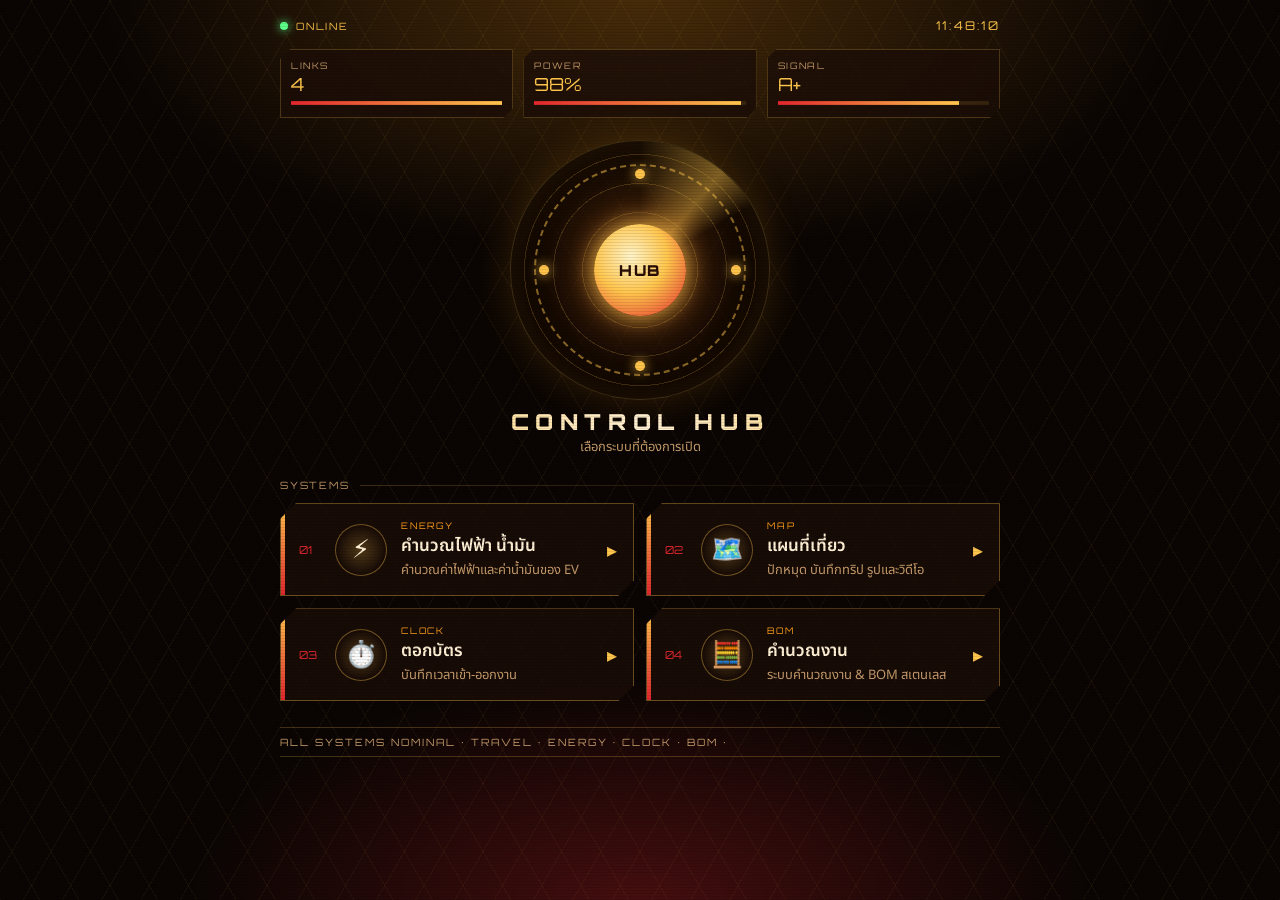
==== hub.html @ b4373a55 "Keep hub tiles still and make every link tappable - Remove press/hover movement and the sliding shin" ====
<!doctype html>
<html lang="th">
<head>
  <meta charset="utf-8">
  <meta name="viewport" content="width=device-width, initial-scale=1, viewport-fit=cover">
  <meta name="apple-mobile-web-app-capable" content="yes">
  <meta name="theme-color" content="#0a0503">
  <title>HUB</title>
  <link rel="preconnect" href="https://fonts.googleapis.com">
  <link rel="preconnect" href="https://fonts.gstatic.com" crossorigin>
  <link href="https://fonts.googleapis.com/css2?family=Orbitron:wght@500;700;900&family=Noto+Sans+Thai:wght@400;500;600&display=swap" rel="stylesheet">
  <style>
    :root {
      --bg: #0a0503;
      --panel: rgba(28, 13, 7, 0.78);
      --gold: #ffc64d;
      --gold-2: #ff9f1c;
      --gold-soft: rgba(255, 198, 77, 0.22);
      --red: #e0262d;
      --text: #fff1d6;
      --muted: #c49a6a;
    }
    * { box-sizing: border-box; }
    html, body { margin: 0; min-height: 100%; background: var(--bg); color: var(--text); }
    body {
      font-family: "Noto Sans Thai", system-ui, sans-serif;
      padding: max(18px, env(safe-area-inset-top)) 16px max(28px, env(safe-area-inset-bottom));
      overflow-x: hidden;
      background:
        radial-gradient(ellipse 60% 40% at 50% 0%, rgba(255, 159, 28, 0.25), transparent 70%),
        radial-gradient(ellipse 50% 35% at 50% 100%, rgba(224, 38, 45, 0.28), transparent 70%),
        repeating-linear-gradient(60deg, rgba(255, 198, 77, 0.05) 0 1px, transparent 1px 34px),
        repeating-linear-gradient(-60deg, rgba(255, 198, 77, 0.05) 0 1px, transparent 1px 34px),
        var(--bg);
      min-height: 100vh;
    }
    /* scanlines ทั่วหน้า */
    body::after {
      content: ""; position: fixed; inset: 0; pointer-events: none; z-index: 5;
      background: repeating-linear-gradient(0deg, rgba(0,0,0,0.18) 0 1px, transparent 1px 3px);
      opacity: 0.5;
    }
    .frame { position: relative; z-index: 1; max-width: 720px; margin: 0 auto; }
    .mono { font-family: Orbitron, sans-serif; letter-spacing: 0.18em; }

    /* ---- top bar ---- */
    .top { display: flex; justify-content: space-between; align-items: center; font-size: 10px; color: var(--muted); }
    .status { display: flex; align-items: center; gap: 8px; color: var(--gold); }
    .status i { width: 8px; height: 8px; border-radius: 50%; background: #5dff8a; box-shadow: 0 0 10px #5dff8a; animation: blink 1.6s steps(2) infinite; }
    @keyframes blink { 50% { opacity: 0.2; } }
    #clock { color: var(--gold); font-size: 12px; }

    /* ---- gauges ---- */
    .gauges { display: grid; grid-template-columns: repeat(3, 1fr); gap: 10px; margin: 16px 0 4px; }
    .gauge {
      padding: 10px 10px 12px; background: var(--panel);
      border: 1px solid var(--gold-soft); clip-path: polygon(10px 0, 100% 0, 100% calc(100% - 10px), calc(100% - 10px) 100%, 0 100%, 0 10px);
    }
    .gauge .k { font-size: 9px; color: var(--muted); }
    .gauge .v { font-family: Orbitron, sans-serif; font-size: 18px; color: var(--gold); margin: 2px 0 6px; }
    .bar { height: 4px; background: rgba(255, 198, 77, 0.12); overflow: hidden; }
    .bar span { display: block; height: 100%; width: 0; background: linear-gradient(90deg, var(--red), var(--gold)); animation: fill 1.4s ease-out forwards; }
    @keyframes fill { to { width: var(--w); } }

    /* ---- radar + reactor ---- */
    .core-wrap { position: relative; width: 260px; height: 260px; margin: 22px auto 4px; pointer-events: none; }
    .radar {
      position: absolute; inset: 0; border-radius: 50%;
      background:
        repeating-radial-gradient(circle at 50% 50%, transparent 0 28px, rgba(255, 198, 77, 0.18) 28px 29px),
        radial-gradient(circle, rgba(255, 159, 28, 0.12), rgba(10, 5, 3, 0.9) 70%);
      border: 1px solid var(--gold-soft);
      box-shadow: 0 0 40px rgba(255, 159, 28, 0.18), inset 0 0 40px rgba(255, 159, 28, 0.12);
      overflow: hidden;
    }
    .sweep {
      position: absolute; inset: 0; border-radius: 50%;
      background: conic-gradient(from 0deg, rgba(255, 198, 77, 0) 0deg, rgba(255, 198, 77, 0.45) 40deg, rgba(255, 198, 77, 0) 60deg);
      animation: spin 4s linear infinite;
    }
    .blip {
      position: absolute; width: 10px; height: 10px; margin: -5px 0 0 -5px; border-radius: 50%;
      left: calc(50% + var(--x) * 1px); top: calc(50% + var(--y) * 1px);
      background: var(--gold); box-shadow: 0 0 12px var(--gold);
      animation: ping 2.4s ease-out infinite; animation-delay: var(--d);
    }
    @keyframes ping { 0% { transform: scale(1); opacity: 1; } 70%, 100% { transform: scale(2.6); opacity: 0; } }
    .core {
      position: absolute; left: 50%; top: 50%; width: 92px; height: 92px; margin: -46px 0 0 -46px; border-radius: 50%;
      background: radial-gradient(circle at 40% 35%, #fff4c8, var(--gold) 45%, var(--red) 100%);
      box-shadow: 0 0 26px var(--gold), 0 0 70px rgba(255, 90, 30, 0.45);
      display: flex; align-items: center; justify-content: center;
      font-family: Orbitron, sans-serif; font-weight: 900; font-size: 15px; color: #2a0d05; letter-spacing: 0.1em;
      animation: pulse 2.4s ease-in-out infinite;
    }
    .ring { position: absolute; inset: 24px; border-radius: 50%; border: 2px dashed rgba(255, 198, 77, 0.5); animation: spin 22s linear infinite; }
    @keyframes spin { to { transform: rotate(360deg); } }
    @keyframes pulse { 50% { box-shadow: 0 0 40px var(--gold), 0 0 100px rgba(255, 90, 30, 0.6); } }

    h1 { font-family: Orbitron, sans-serif; font-weight: 900; text-align: center; letter-spacing: 0.3em; margin: 8px 0 2px; font-size: 22px; background: linear-gradient(90deg, var(--gold), #fff1d6, var(--gold)); -webkit-background-clip: text; background-clip: text; color: transparent; }
    .sub { text-align: center; color: var(--muted); font-size: 13px; margin: 0 0 22px; }

    /* ---- link tiles ---- */
    .label-row { display: flex; align-items: center; gap: 10px; font-size: 10px; color: var(--muted); margin: 6px 0 12px; }
    .label-row::after { content: ""; flex: 1; height: 1px; background: linear-gradient(90deg, var(--gold-soft), transparent); }
    .grid { display: grid; grid-template-columns: 1fr; gap: 12px; }
    @media (min-width: 560px) { .grid { grid-template-columns: 1fr 1fr; } }
    .tile {
      position: relative; display: flex; gap: 14px; align-items: center; overflow: hidden;
      min-height: 80px; padding: 16px 16px 16px 18px; color: inherit; text-decoration: none;
      cursor: pointer; touch-action: manipulation; user-select: none; -webkit-user-select: none;
      background: var(--panel); border: 1px solid rgba(255, 198, 77, 0.35);
      clip-path: polygon(16px 0, 100% 0, 100% calc(100% - 16px), calc(100% - 16px) 100%, 0 100%, 0 16px);
      transition: box-shadow .2s, border-color .2s;
      -webkit-tap-highlight-color: transparent;
    }
    .tile::before { content: ""; position: absolute; left: 0; top: 0; bottom: 0; width: 4px; background: linear-gradient(var(--gold), var(--red)); }
    .tile > * { pointer-events: none; }
    .tile:hover, .tile:focus-visible { border-color: var(--gold); box-shadow: 0 0 26px rgba(255, 159, 28, 0.35); outline: none; }
    .num { font-family: Orbitron, sans-serif; font-size: 11px; color: var(--red); min-width: 22px; }
    .icon {
      flex: 0 0 52px; height: 52px; display: flex; align-items: center; justify-content: center; font-size: 26px;
      background: radial-gradient(circle, rgba(255, 198, 77, 0.25), transparent 70%); border: 1px solid rgba(255, 198, 77, 0.4); border-radius: 50%;
    }
    .info { min-width: 0; flex: 1; }
    .tag { font-family: Orbitron, sans-serif; font-size: 9px; letter-spacing: 0.2em; color: var(--gold-2); }
    .title { font-weight: 600; font-size: 17px; margin: 2px 0; }
    .desc { color: var(--muted); font-size: 13px; line-height: 1.4; }
    .arrow { font-family: Orbitron, sans-serif; color: var(--gold); font-size: 20px; }
    .empty { color: var(--muted); font-size: 14px; text-align: center; padding: 24px; border: 1px dashed var(--gold-soft); }

    /* ---- ticker ---- */
    .ticker { pointer-events: none; margin-top: 26px; overflow: hidden; white-space: nowrap; border-top: 1px solid var(--gold-soft); border-bottom: 1px solid var(--gold-soft); padding: 8px 0; font-family: Orbitron, sans-serif; font-size: 10px; color: var(--muted); letter-spacing: 0.2em; }
    @media (prefers-reduced-motion: reduce) { *, *::before, *::after { animation: none !important; } }
  </style>
</head>
<body>
  <main class="frame">
    <div class="top mono">
      <span class="status"><i></i>ONLINE</span>
      <span id="clock">--:--:--</span>
    </div>

    <div class="gauges">
      <div class="gauge"><div class="k mono">LINKS</div><div class="v" id="g-links">0</div><div class="bar"><span style="--w: 100%"></span></div></div>
      <div class="gauge"><div class="k mono">POWER</div><div class="v">98%</div><div class="bar"><span style="--w: 98%"></span></div></div>
      <div class="gauge"><div class="k mono">SIGNAL</div><div class="v">A+</div><div class="bar"><span style="--w: 86%"></span></div></div>
    </div>

    <div class="core-wrap" aria-hidden="true">
      <div class="radar"><div class="sweep"></div></div>
      <div class="ring"></div>
      <div id="blips"></div>
      <div class="core">HUB</div>
    </div>

    <h1>CONTROL HUB</h1>
    <p class="sub">เลือกระบบที่ต้องการเปิด</p>

    <div class="label-row mono">SYSTEMS</div>
    <div id="grid" class="grid"></div>

    <div class="ticker mono"><span id="ticker">ALL SYSTEMS NOMINAL · TRAVEL · ENERGY · CLOCK · BOM ·</span></div>
  </main>

  <script src="links.js"></script>
  <script>
    (function () {
      var grid = document.getElementById('grid');
      var blips = document.getElementById('blips');
      var links = Array.isArray(window.HUB_LINKS) ? window.HUB_LINKS : [];
      document.getElementById('g-links').textContent = String(links.length);

      if (!links.length) {
        var empty = document.createElement('div');
        empty.className = 'empty';
        empty.textContent = 'ยังไม่มีลิงก์ — เพิ่มได้ในไฟล์ links.js';
        grid.appendChild(empty);
      }

      links.forEach(function (l, i) {
        // จุดบนเรดาร์ กระจายตามจำนวนลิงก์
        var angle = (i / Math.max(links.length, 1)) * Math.PI * 2 - Math.PI / 2;
        var r = 96;
        var b = document.createElement('div');
        b.className = 'blip';
        b.style.setProperty('--x', Math.round(Math.cos(angle) * r));
        b.style.setProperty('--y', Math.round(Math.sin(angle) * r));
        b.style.setProperty('--d', (i * 0.5) + 's');
        blips.appendChild(b);

        var url = String(l.url || '#');
        var a = document.createElement('a');
        a.className = 'tile';
        // รับเฉพาะลิงก์ http(s) หรือ path ในเว็บเดียวกัน
        a.href = /^(https?:\/\/|[\w\-./]+$)/.test(url) ? url : '#';
        if (/^https?:\/\//.test(url)) { a.target = '_blank'; a.rel = 'noopener'; }

        var num = document.createElement('div'); num.className = 'num'; num.textContent = String(i + 1).padStart(2, '0');
        var icon = document.createElement('div'); icon.className = 'icon'; icon.textContent = l.icon || '◎';
        var info = document.createElement('div'); info.className = 'info';
        var tag = document.createElement('div'); tag.className = 'tag'; tag.textContent = l.tag || 'LINK';
        var title = document.createElement('div'); title.className = 'title'; title.textContent = l.title || 'ไม่มีชื่อ';
        var desc = document.createElement('div'); desc.className = 'desc'; desc.textContent = l.desc || '';
        info.appendChild(tag); info.appendChild(title); info.appendChild(desc);
        var arrow = document.createElement('div'); arrow.className = 'arrow'; arrow.textContent = '▸';

        a.appendChild(num); a.appendChild(icon); a.appendChild(info); a.appendChild(arrow);
        grid.appendChild(a);
      });

      var clock = document.getElementById('clock');
      function tick() {
        try {
          clock.textContent = new Date().toLocaleTimeString('th-TH', { timeZone: 'Asia/Bangkok', hour12: false });
        } catch (e) { /* ไม่ต้องแสดงเวลาก็ได้ */ }
      }
      tick();
      setInterval(tick, 1000);
    })();
  </script>
</body>
</html>
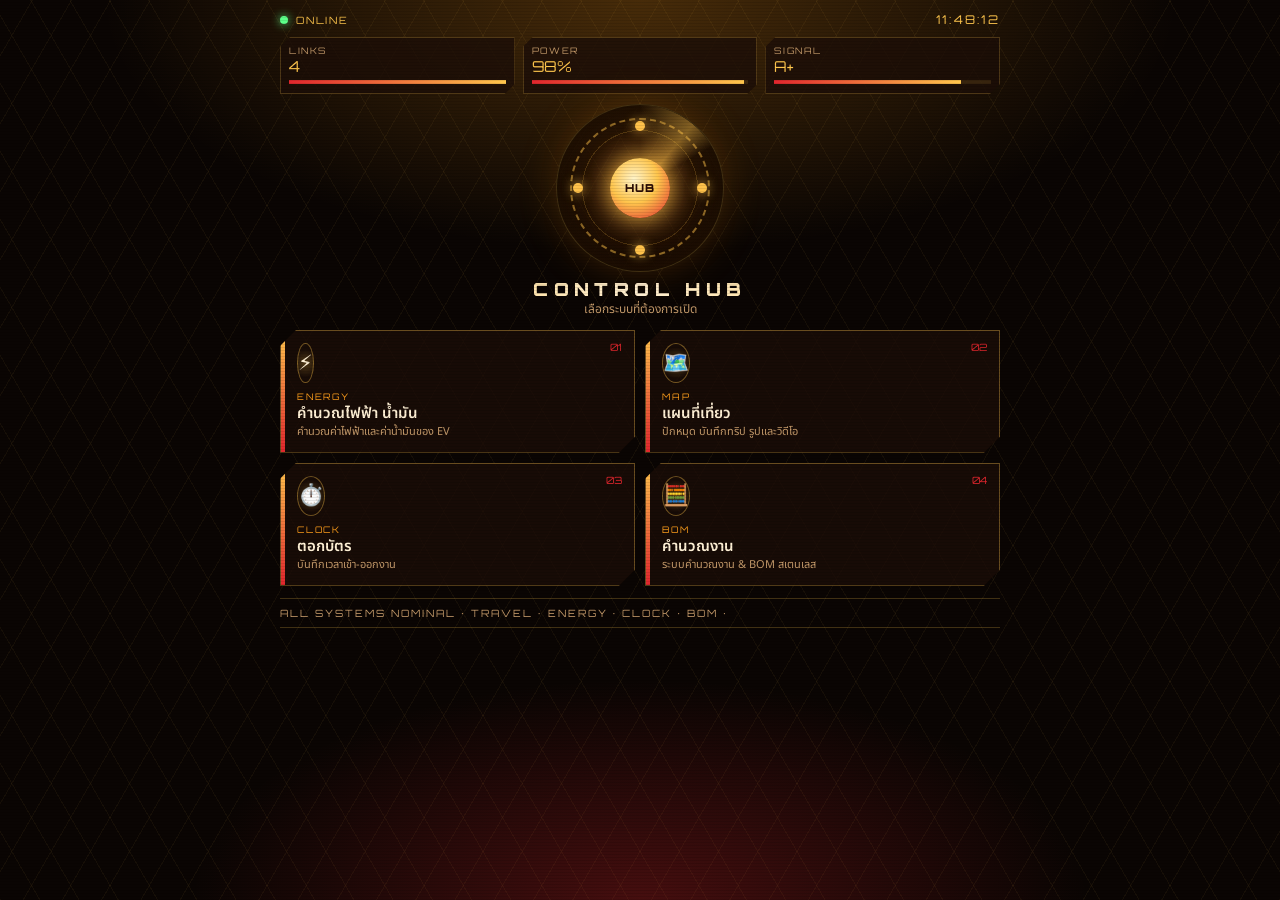
==== commit 13b5ee15: "Compact hub so all links fit on one screen - 2x2 tiles on phones, smaller radar and gauges, no scrol" ====
--- a/hub.html
+++ b/hub.html
@@ -24,7 +24,7 @@
     html, body { margin: 0; min-height: 100%; background: var(--bg); color: var(--text); }
     body {
       font-family: "Noto Sans Thai", system-ui, sans-serif;
-      padding: max(18px, env(safe-area-inset-top)) 16px max(28px, env(safe-area-inset-bottom));
+      padding: max(12px, env(safe-area-inset-top)) 14px max(12px, env(safe-area-inset-bottom));
       overflow-x: hidden;
       background:
         radial-gradient(ellipse 60% 40% at 50% 0%, rgba(255, 159, 28, 0.25), transparent 70%),
@@ -51,19 +51,19 @@
     #clock { color: var(--gold); font-size: 12px; }
 
     /* ---- gauges ---- */
-    .gauges { display: grid; grid-template-columns: repeat(3, 1fr); gap: 10px; margin: 16px 0 4px; }
+    .gauges { display: grid; grid-template-columns: repeat(3, 1fr); gap: 8px; margin: 10px 0 0; }
     .gauge {
-      padding: 10px 10px 12px; background: var(--panel);
+      padding: 7px 8px 9px; background: var(--panel);
       border: 1px solid var(--gold-soft); clip-path: polygon(10px 0, 100% 0, 100% calc(100% - 10px), calc(100% - 10px) 100%, 0 100%, 0 10px);
     }
     .gauge .k { font-size: 9px; color: var(--muted); }
-    .gauge .v { font-family: Orbitron, sans-serif; font-size: 18px; color: var(--gold); margin: 2px 0 6px; }
+    .gauge .v { font-family: Orbitron, sans-serif; font-size: 15px; color: var(--gold); margin: 1px 0 4px; }
     .bar { height: 4px; background: rgba(255, 198, 77, 0.12); overflow: hidden; }
     .bar span { display: block; height: 100%; width: 0; background: linear-gradient(90deg, var(--red), var(--gold)); animation: fill 1.4s ease-out forwards; }
     @keyframes fill { to { width: var(--w); } }
 
     /* ---- radar + reactor ---- */
-    .core-wrap { position: relative; width: 260px; height: 260px; margin: 22px auto 4px; pointer-events: none; }
+    .core-wrap { position: relative; width: 168px; height: 168px; margin: 10px auto 0; pointer-events: none; }
     .radar {
       position: absolute; inset: 0; border-radius: 50%;
       background:
@@ -86,28 +86,27 @@
     }
     @keyframes ping { 0% { transform: scale(1); opacity: 1; } 70%, 100% { transform: scale(2.6); opacity: 0; } }
     .core {
-      position: absolute; left: 50%; top: 50%; width: 92px; height: 92px; margin: -46px 0 0 -46px; border-radius: 50%;
+      position: absolute; left: 50%; top: 50%; width: 60px; height: 60px; margin: -30px 0 0 -30px; border-radius: 50%;
       background: radial-gradient(circle at 40% 35%, #fff4c8, var(--gold) 45%, var(--red) 100%);
       box-shadow: 0 0 26px var(--gold), 0 0 70px rgba(255, 90, 30, 0.45);
       display: flex; align-items: center; justify-content: center;
-      font-family: Orbitron, sans-serif; font-weight: 900; font-size: 15px; color: #2a0d05; letter-spacing: 0.1em;
+      font-family: Orbitron, sans-serif; font-weight: 900; font-size: 11px; color: #2a0d05; letter-spacing: 0.1em;
       animation: pulse 2.4s ease-in-out infinite;
     }
-    .ring { position: absolute; inset: 24px; border-radius: 50%; border: 2px dashed rgba(255, 198, 77, 0.5); animation: spin 22s linear infinite; }
+    .ring { position: absolute; inset: 14px; border-radius: 50%; border: 2px dashed rgba(255, 198, 77, 0.5); animation: spin 22s linear infinite; }
     @keyframes spin { to { transform: rotate(360deg); } }
     @keyframes pulse { 50% { box-shadow: 0 0 40px var(--gold), 0 0 100px rgba(255, 90, 30, 0.6); } }
 
-    h1 { font-family: Orbitron, sans-serif; font-weight: 900; text-align: center; letter-spacing: 0.3em; margin: 8px 0 2px; font-size: 22px; background: linear-gradient(90deg, var(--gold), #fff1d6, var(--gold)); -webkit-background-clip: text; background-clip: text; color: transparent; }
-    .sub { text-align: center; color: var(--muted); font-size: 13px; margin: 0 0 22px; }
+    h1 { font-family: Orbitron, sans-serif; font-weight: 900; text-align: center; letter-spacing: 0.3em; margin: 6px 0 0; font-size: 18px; background: linear-gradient(90deg, var(--gold), #fff1d6, var(--gold)); -webkit-background-clip: text; background-clip: text; color: transparent; }
+    .sub { text-align: center; color: var(--muted); font-size: 12px; margin: 0 0 12px; }
 
     /* ---- link tiles ---- */
     .label-row { display: flex; align-items: center; gap: 10px; font-size: 10px; color: var(--muted); margin: 6px 0 12px; }
     .label-row::after { content: ""; flex: 1; height: 1px; background: linear-gradient(90deg, var(--gold-soft), transparent); }
-    .grid { display: grid; grid-template-columns: 1fr; gap: 12px; }
-    @media (min-width: 560px) { .grid { grid-template-columns: 1fr 1fr; } }
+    .grid { display: grid; grid-template-columns: 1fr 1fr; gap: 10px; }
     .tile {
-      position: relative; display: flex; gap: 14px; align-items: center; overflow: hidden;
-      min-height: 80px; padding: 16px 16px 16px 18px; color: inherit; text-decoration: none;
+      position: relative; display: flex; flex-direction: column; gap: 8px; align-items: flex-start; overflow: hidden;
+      min-height: 112px; padding: 12px 12px 12px 16px; color: inherit; text-decoration: none;
       cursor: pointer; touch-action: manipulation; user-select: none; -webkit-user-select: none;
       background: var(--panel); border: 1px solid rgba(255, 198, 77, 0.35);
       clip-path: polygon(16px 0, 100% 0, 100% calc(100% - 16px), calc(100% - 16px) 100%, 0 100%, 0 16px);
@@ -117,20 +116,20 @@
     .tile::before { content: ""; position: absolute; left: 0; top: 0; bottom: 0; width: 4px; background: linear-gradient(var(--gold), var(--red)); }
     .tile > * { pointer-events: none; }
     .tile:hover, .tile:focus-visible { border-color: var(--gold); box-shadow: 0 0 26px rgba(255, 159, 28, 0.35); outline: none; }
-    .num { font-family: Orbitron, sans-serif; font-size: 11px; color: var(--red); min-width: 22px; }
+    .num { position: absolute; top: 10px; right: 12px; font-family: Orbitron, sans-serif; font-size: 10px; color: var(--red); }
     .icon {
-      flex: 0 0 52px; height: 52px; display: flex; align-items: center; justify-content: center; font-size: 26px;
+      flex: 0 0 40px; height: 40px; display: flex; align-items: center; justify-content: center; font-size: 21px;
       background: radial-gradient(circle, rgba(255, 198, 77, 0.25), transparent 70%); border: 1px solid rgba(255, 198, 77, 0.4); border-radius: 50%;
     }
     .info { min-width: 0; flex: 1; }
     .tag { font-family: Orbitron, sans-serif; font-size: 9px; letter-spacing: 0.2em; color: var(--gold-2); }
-    .title { font-weight: 600; font-size: 17px; margin: 2px 0; }
-    .desc { color: var(--muted); font-size: 13px; line-height: 1.4; }
-    .arrow { font-family: Orbitron, sans-serif; color: var(--gold); font-size: 20px; }
+    .title { font-weight: 600; font-size: 15px; margin: 0; }
+    .desc { color: var(--muted); font-size: 11px; line-height: 1.35; }
+    .arrow { display: none; }
     .empty { color: var(--muted); font-size: 14px; text-align: center; padding: 24px; border: 1px dashed var(--gold-soft); }
 
     /* ---- ticker ---- */
-    .ticker { pointer-events: none; margin-top: 26px; overflow: hidden; white-space: nowrap; border-top: 1px solid var(--gold-soft); border-bottom: 1px solid var(--gold-soft); padding: 8px 0; font-family: Orbitron, sans-serif; font-size: 10px; color: var(--muted); letter-spacing: 0.2em; }
+    .ticker { pointer-events: none; margin-top: 12px; overflow: hidden; white-space: nowrap; border-top: 1px solid var(--gold-soft); border-bottom: 1px solid var(--gold-soft); padding: 8px 0; font-family: Orbitron, sans-serif; font-size: 10px; color: var(--muted); letter-spacing: 0.2em; }
     @media (prefers-reduced-motion: reduce) { *, *::before, *::after { animation: none !important; } }
   </style>
 </head>
@@ -157,7 +156,6 @@
     <h1>CONTROL HUB</h1>
     <p class="sub">เลือกระบบที่ต้องการเปิด</p>
 
-    <div class="label-row mono">SYSTEMS</div>
     <div id="grid" class="grid"></div>
 
     <div class="ticker mono"><span id="ticker">ALL SYSTEMS NOMINAL · TRAVEL · ENERGY · CLOCK · BOM ·</span></div>
@@ -181,7 +179,7 @@
       links.forEach(function (l, i) {
         // จุดบนเรดาร์ กระจายตามจำนวนลิงก์
         var angle = (i / Math.max(links.length, 1)) * Math.PI * 2 - Math.PI / 2;
-        var r = 96;
+        var r = 62;
         var b = document.createElement('div');
         b.className = 'blip';
         b.style.setProperty('--x', Math.round(Math.cos(angle) * r));
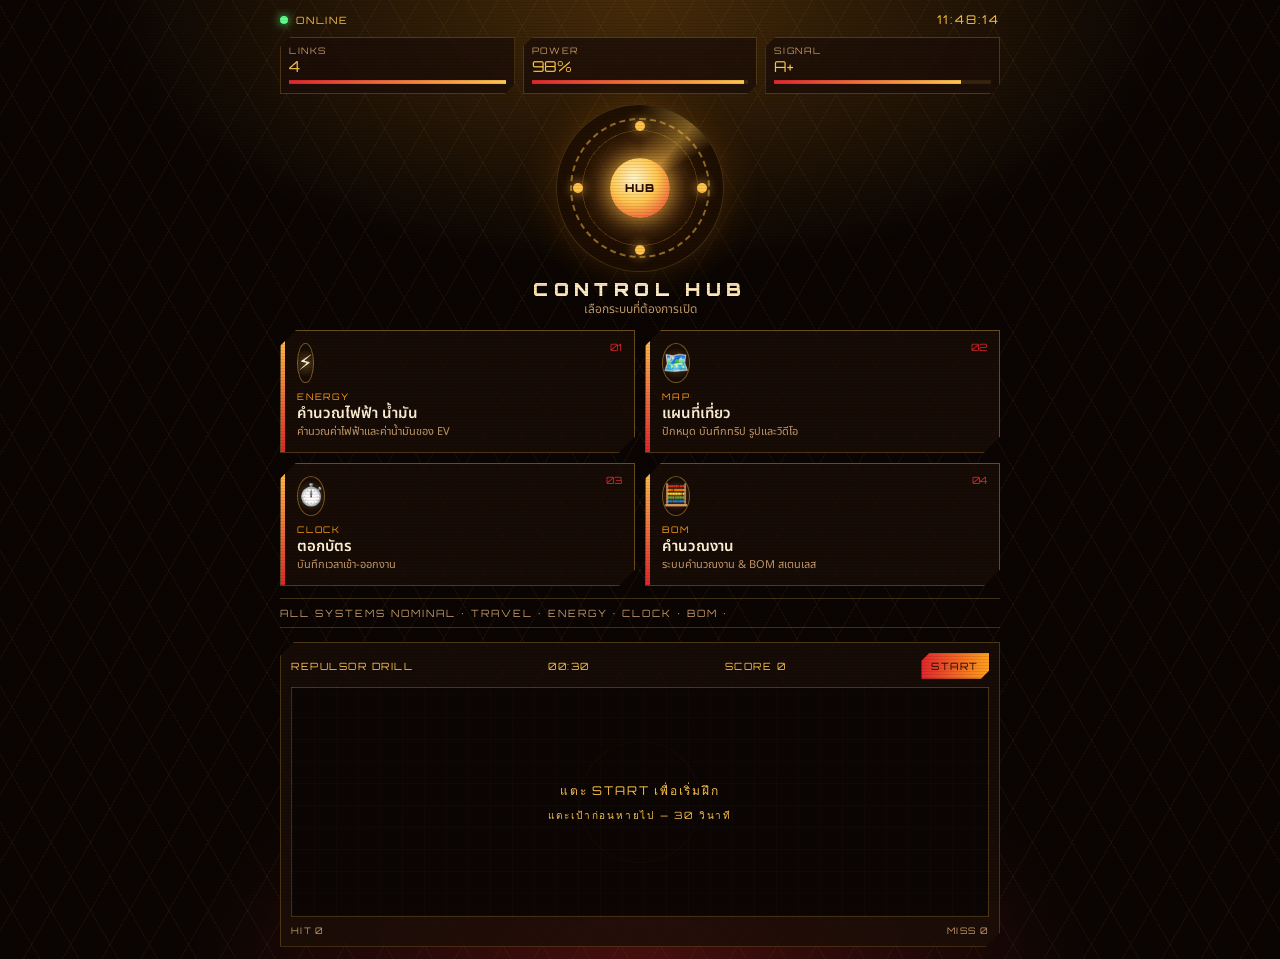
==== commit 01a5a6be: "Add REPULSOR DRILL mini game to the hub 30-second target drill with score, hits and misses; sits bel" ====
--- a/hub.html
+++ b/hub.html
@@ -130,6 +130,26 @@
 
     /* ---- ticker ---- */
     .ticker { pointer-events: none; margin-top: 12px; overflow: hidden; white-space: nowrap; border-top: 1px solid var(--gold-soft); border-bottom: 1px solid var(--gold-soft); padding: 8px 0; font-family: Orbitron, sans-serif; font-size: 10px; color: var(--muted); letter-spacing: 0.2em; }
+    /* ---- REPULSOR DRILL (เกมเล็ก) ---- */
+    .game { margin-top: 14px; padding: 10px; background: var(--panel); border: 1px solid var(--gold-soft); clip-path: polygon(14px 0, 100% 0, 100% calc(100% - 14px), calc(100% - 14px) 100%, 0 100%, 0 14px); }
+    .game-head { display: flex; justify-content: space-between; align-items: center; gap: 8px; font-family: Orbitron, sans-serif; font-size: 10px; letter-spacing: 0.15em; color: var(--gold); }
+    .game-btn { font-family: Orbitron, sans-serif; font-size: 10px; letter-spacing: 0.15em; padding: 7px 10px; background: linear-gradient(90deg, var(--red), var(--gold-2)); color: #1a0803; border: 0; cursor: pointer; clip-path: polygon(8px 0, 100% 0, 100% calc(100% - 8px), calc(100% - 8px) 100%, 0 100%, 0 8px); }
+    .field { position: relative; margin-top: 8px; height: 230px; overflow: hidden; touch-action: manipulation; user-select: none; -webkit-user-select: none;
+      background:
+        radial-gradient(circle at 50% 50%, transparent 0 60px, rgba(255, 198, 77, 0.08) 60px 61px, transparent 61px),
+        repeating-linear-gradient(0deg, rgba(255, 198, 77, 0.06) 0 1px, transparent 1px 22px),
+        repeating-linear-gradient(90deg, rgba(255, 198, 77, 0.06) 0 1px, transparent 1px 22px),
+        rgba(10, 5, 3, 0.7);
+      border: 1px solid rgba(255, 198, 77, 0.2); }
+    .drone { position: absolute; width: 46px; height: 46px; margin: -23px 0 0 -23px; border-radius: 50%; border: 2px solid var(--red); background: rgba(224, 38, 45, 0.22); box-shadow: 0 0 14px rgba(224, 38, 45, 0.6); cursor: crosshair; animation: appear .18s ease-out; }
+    .drone::before, .drone::after { content: ""; position: absolute; background: var(--gold); }
+    .drone::before { left: 50%; top: 6px; bottom: 6px; width: 1px; margin-left: -0.5px; opacity: 0.7; }
+    .drone::after { top: 50%; left: 6px; right: 6px; height: 1px; margin-top: -0.5px; opacity: 0.7; }
+    .drone.hit { border-color: var(--gold); background: rgba(255, 198, 77, 0.6); animation: boom .3s ease-out forwards; pointer-events: none; }
+    @keyframes appear { from { transform: scale(0.3); opacity: 0; } }
+    @keyframes boom { to { transform: scale(2.2); opacity: 0; } }
+    .game-foot { display: flex; justify-content: space-between; margin-top: 8px; font-family: Orbitron, sans-serif; font-size: 9px; letter-spacing: 0.15em; color: var(--muted); }
+    .overlay { position: absolute; inset: 0; display: flex; flex-direction: column; align-items: center; justify-content: center; gap: 8px; background: rgba(10, 5, 3, 0.7); font-family: Orbitron, sans-serif; font-size: 12px; letter-spacing: 0.15em; color: var(--gold); text-align: center; }
     @media (prefers-reduced-motion: reduce) { *, *::before, *::after { animation: none !important; } }
   </style>
 </head>
@@ -159,9 +179,115 @@
     <div id="grid" class="grid"></div>
 
     <div class="ticker mono"><span id="ticker">ALL SYSTEMS NOMINAL · TRAVEL · ENERGY · CLOCK · BOM ·</span></div>
+
+    <section class="game" aria-label="เกมฝึกยิง">
+      <div class="game-head">
+        <span>REPULSOR DRILL</span>
+        <span id="g-time">00:30</span>
+        <span id="g-score">SCORE 0</span>
+        <button id="g-start" class="game-btn" type="button">START</button>
+      </div>
+      <div id="g-field" class="field">
+        <div id="g-over" class="overlay">
+          <span>แตะ START เพื่อเริ่มฝึก</span>
+          <small>แตะเป้าก่อนหายไป — 30 วินาที</small>
+        </div>
+      </div>
+      <div class="game-foot">
+        <span>HIT <span id="g-hits">0</span></span>
+        <span>MISS <span id="g-miss">0</span></span>
+      </div>
+    </section>
   </main>
 
   <script src="links.js"></script>
+  <script>
+    (function () {
+      var field = document.getElementById('g-field');
+      var over = document.getElementById('g-over');
+      var startBtn = document.getElementById('g-start');
+      var scoreEl = document.getElementById('g-score');
+      var timeEl = document.getElementById('g-time');
+      var hitsEl = document.getElementById('g-hits');
+      var missEl = document.getElementById('g-miss');
+      var ROUND = 30; // วินาที
+      var state = null;
+
+      function setOverlay(title, sub) {
+        over.innerHTML = '';
+        var a = document.createElement('span'); a.textContent = title;
+        var b = document.createElement('small'); b.textContent = sub;
+        over.appendChild(a); over.appendChild(b);
+        over.style.display = 'flex';
+      }
+
+      function clearTargets() {
+        field.querySelectorAll('.drone').forEach(function (d) { d.remove(); });
+      }
+
+      function spawn() {
+        if (!state || !state.running) return;
+        var d = document.createElement('div');
+        d.className = 'drone';
+        var pad = 30;
+        var w = field.clientWidth - pad * 2, h = field.clientHeight - pad * 2;
+        d.style.left = (pad + Math.random() * Math.max(w, 1)) + 'px';
+        d.style.top = (pad + Math.random() * Math.max(h, 1)) + 'px';
+        field.appendChild(d);
+        var life = Math.max(700, 1300 - state.hits * 25); // ยิ่งยิงโดน เป้ายิ่งอยู่สั้นลง
+        var t = setTimeout(function () {
+          if (d.parentNode && !d.classList.contains('hit')) {
+            d.remove();
+            state.miss++;
+            missEl.textContent = String(state.miss);
+          }
+        }, life);
+        state.timers.push(t);
+      }
+
+      field.addEventListener('pointerdown', function (e) {
+        var d = e.target.closest && e.target.closest('.drone');
+        if (!d || !state || !state.running || d.classList.contains('hit')) return;
+        d.classList.add('hit');
+        state.hits++;
+        state.score += 10;
+        hitsEl.textContent = String(state.hits);
+        scoreEl.textContent = 'SCORE ' + state.score;
+        setTimeout(function () { d.remove(); }, 320);
+      });
+
+      function end() {
+        if (!state) return;
+        state.running = false;
+        clearInterval(state.spawnTimer);
+        clearInterval(state.clock);
+        state.timers.forEach(clearTimeout);
+        clearTargets();
+        setOverlay('ฝึกจบแล้ว · SCORE ' + state.score, 'แตะ START เพื่อเล่นอีกครั้ง');
+        startBtn.textContent = 'AGAIN';
+      }
+
+      startBtn.addEventListener('click', function () {
+        if (state && state.running) return;
+        end();
+        clearTargets();
+        state = { running: true, score: 0, hits: 0, miss: 0, left: ROUND, timers: [] };
+        scoreEl.textContent = 'SCORE 0';
+        hitsEl.textContent = '0';
+        missEl.textContent = '0';
+        timeEl.textContent = '00:' + String(ROUND).padStart(2, '0');
+        over.style.display = 'none';
+        startBtn.textContent = 'START';
+        state.spawnTimer = setInterval(spawn, 650);
+        state.clock = setInterval(function () {
+          state.left--;
+          timeEl.textContent = '00:' + String(Math.max(state.left, 0)).padStart(2, '0');
+          if (state.left <= 0) end();
+        }, 1000);
+        spawn();
+      });
+    })();
+  </script>
   <script>
     (function () {
       var grid = document.getElementById('grid');
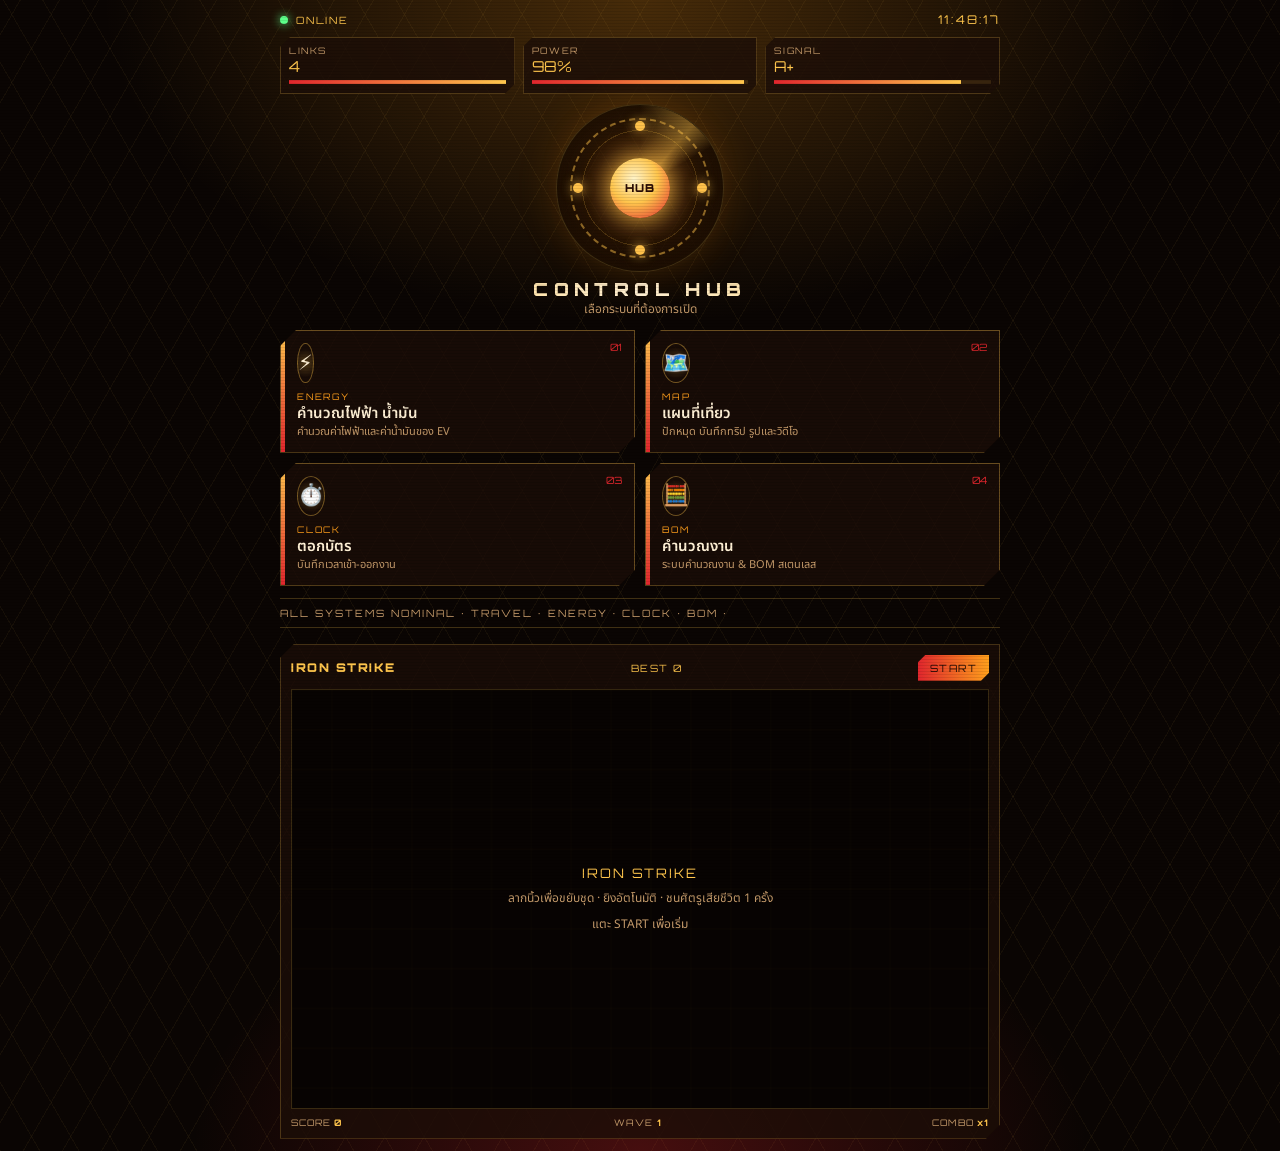
==== commit fc49a89f: "Replace mini game with IRON STRIKE canvas shooter - Drag to move the suit, auto repulsor fire - Thre" ====
--- a/hub.html
+++ b/hub.html
@@ -130,26 +130,18 @@
 
     /* ---- ticker ---- */
     .ticker { pointer-events: none; margin-top: 12px; overflow: hidden; white-space: nowrap; border-top: 1px solid var(--gold-soft); border-bottom: 1px solid var(--gold-soft); padding: 8px 0; font-family: Orbitron, sans-serif; font-size: 10px; color: var(--muted); letter-spacing: 0.2em; }
-    /* ---- REPULSOR DRILL (เกมเล็ก) ---- */
-    .game { margin-top: 14px; padding: 10px; background: var(--panel); border: 1px solid var(--gold-soft); clip-path: polygon(14px 0, 100% 0, 100% calc(100% - 14px), calc(100% - 14px) 100%, 0 100%, 0 14px); }
+    /* ---- IRON STRIKE (เกมยิงเครื่องบิน) ---- */
+    .game { margin-top: 16px; padding: 10px; background: var(--panel); border: 1px solid var(--gold-soft); clip-path: polygon(14px 0, 100% 0, 100% calc(100% - 14px), calc(100% - 14px) 100%, 0 100%, 0 14px); }
     .game-head { display: flex; justify-content: space-between; align-items: center; gap: 8px; font-family: Orbitron, sans-serif; font-size: 10px; letter-spacing: 0.15em; color: var(--gold); }
-    .game-btn { font-family: Orbitron, sans-serif; font-size: 10px; letter-spacing: 0.15em; padding: 7px 10px; background: linear-gradient(90deg, var(--red), var(--gold-2)); color: #1a0803; border: 0; cursor: pointer; clip-path: polygon(8px 0, 100% 0, 100% calc(100% - 8px), calc(100% - 8px) 100%, 0 100%, 0 8px); }
-    .field { position: relative; margin-top: 8px; height: 230px; overflow: hidden; touch-action: manipulation; user-select: none; -webkit-user-select: none;
-      background:
-        radial-gradient(circle at 50% 50%, transparent 0 60px, rgba(255, 198, 77, 0.08) 60px 61px, transparent 61px),
-        repeating-linear-gradient(0deg, rgba(255, 198, 77, 0.06) 0 1px, transparent 1px 22px),
-        repeating-linear-gradient(90deg, rgba(255, 198, 77, 0.06) 0 1px, transparent 1px 22px),
-        rgba(10, 5, 3, 0.7);
-      border: 1px solid rgba(255, 198, 77, 0.2); }
-    .drone { position: absolute; width: 46px; height: 46px; margin: -23px 0 0 -23px; border-radius: 50%; border: 2px solid var(--red); background: rgba(224, 38, 45, 0.22); box-shadow: 0 0 14px rgba(224, 38, 45, 0.6); cursor: crosshair; animation: appear .18s ease-out; }
-    .drone::before, .drone::after { content: ""; position: absolute; background: var(--gold); }
-    .drone::before { left: 50%; top: 6px; bottom: 6px; width: 1px; margin-left: -0.5px; opacity: 0.7; }
-    .drone::after { top: 50%; left: 6px; right: 6px; height: 1px; margin-top: -0.5px; opacity: 0.7; }
-    .drone.hit { border-color: var(--gold); background: rgba(255, 198, 77, 0.6); animation: boom .3s ease-out forwards; pointer-events: none; }
-    @keyframes appear { from { transform: scale(0.3); opacity: 0; } }
-    @keyframes boom { to { transform: scale(2.2); opacity: 0; } }
-    .game-foot { display: flex; justify-content: space-between; margin-top: 8px; font-family: Orbitron, sans-serif; font-size: 9px; letter-spacing: 0.15em; color: var(--muted); }
-    .overlay { position: absolute; inset: 0; display: flex; flex-direction: column; align-items: center; justify-content: center; gap: 8px; background: rgba(10, 5, 3, 0.7); font-family: Orbitron, sans-serif; font-size: 12px; letter-spacing: 0.15em; color: var(--gold); text-align: center; }
+    .g-title { font-size: 12px; font-weight: 900; }
+    .game-btn { font-family: Orbitron, sans-serif; font-size: 10px; letter-spacing: 0.15em; padding: 7px 12px; background: linear-gradient(90deg, var(--red), var(--gold-2)); color: #1a0803; border: 0; cursor: pointer; clip-path: polygon(8px 0, 100% 0, 100% calc(100% - 8px), calc(100% - 8px) 100%, 0 100%, 0 8px); }
+    .stage { position: relative; margin-top: 8px; height: 420px; overflow: hidden; touch-action: none; user-select: none; -webkit-user-select: none; border: 1px solid rgba(255, 198, 77, 0.2); background: #070302; }
+    .stage canvas { display: block; width: 100%; height: 100%; }
+    .game-foot { display: flex; justify-content: space-between; margin-top: 8px; font-family: Orbitron, sans-serif; font-size: 9px; letter-spacing: 0.12em; color: var(--muted); }
+    .game-foot b { color: var(--gold); font-weight: 700; }
+    .hint-line { margin: 6px 0 0; font-size: 11px; color: var(--muted); text-align: center; }
+    .overlay { position: absolute; inset: 0; display: flex; flex-direction: column; align-items: center; justify-content: center; gap: 8px; background: rgba(7, 3, 2, 0.72); font-family: Orbitron, sans-serif; font-size: 13px; letter-spacing: 0.15em; color: var(--gold); text-align: center; }
+    .overlay small { font-family: "Noto Sans Thai", sans-serif; font-size: 12px; letter-spacing: 0; color: var(--muted); }
     @media (prefers-reduced-motion: reduce) { *, *::before, *::after { animation: none !important; } }
   </style>
 </head>
@@ -180,22 +172,24 @@
 
     <div class="ticker mono"><span id="ticker">ALL SYSTEMS NOMINAL · TRAVEL · ENERGY · CLOCK · BOM ·</span></div>
 
-    <section class="game" aria-label="เกมฝึกยิง">
+    <section class="game" aria-label="เกมยิงเครื่องบิน">
       <div class="game-head">
-        <span>REPULSOR DRILL</span>
-        <span id="g-time">00:30</span>
-        <span id="g-score">SCORE 0</span>
+        <span class="g-title">IRON STRIKE</span>
+        <span>BEST <span id="g-best">0</span></span>
         <button id="g-start" class="game-btn" type="button">START</button>
       </div>
-      <div id="g-field" class="field">
+      <div id="g-stage" class="stage">
+        <canvas id="g-canvas"></canvas>
         <div id="g-over" class="overlay">
-          <span>แตะ START เพื่อเริ่มฝึก</span>
-          <small>แตะเป้าก่อนหายไป — 30 วินาที</small>
+          <span>IRON STRIKE</span>
+          <small>ลากนิ้วเพื่อขยับชุด · ยิงอัตโนมัติ · ชนศัตรูเสียชีวิต 1 ครั้ง</small>
+          <small>แตะ START เพื่อเริ่ม</small>
         </div>
       </div>
       <div class="game-foot">
-        <span>HIT <span id="g-hits">0</span></span>
-        <span>MISS <span id="g-miss">0</span></span>
+        <span>SCORE <b id="g-score">0</b></span>
+        <span>WAVE <b id="g-wave">1</b></span>
+        <span>COMBO <b id="g-combo">x1</b></span>
       </div>
     </section>
   </main>
@@ -203,88 +197,298 @@
   <script src="links.js"></script>
   <script>
     (function () {
-      var field = document.getElementById('g-field');
+      var stage = document.getElementById('g-stage');
+      var canvas = document.getElementById('g-canvas');
+      var ctx = canvas.getContext('2d');
       var over = document.getElementById('g-over');
       var startBtn = document.getElementById('g-start');
+      var bestEl = document.getElementById('g-best');
       var scoreEl = document.getElementById('g-score');
-      var timeEl = document.getElementById('g-time');
-      var hitsEl = document.getElementById('g-hits');
-      var missEl = document.getElementById('g-miss');
-      var ROUND = 30; // วินาที
-      var state = null;
-
-      function setOverlay(title, sub) {
+      var waveEl = document.getElementById('g-wave');
+      var comboEl = document.getElementById('g-combo');
+
+      var BEST_KEY = 'hubIronStrikeBest';
+      var W = 1, H = 1, dpr = 1;
+      var game = null;
+      var best = readBest();
+      var dragging = false;
+      var target = null;
+      var audio = null;
+      var last = performance.now();
+
+      bestEl.textContent = String(best);
+
+      function readBest() { try { return Number(localStorage.getItem(BEST_KEY)) || 0; } catch (e) { return 0; } }
+      function writeBest(v) { try { localStorage.setItem(BEST_KEY, String(v)); } catch (e) { /* ไม่เป็นไร */ } }
+
+      function resize() {
+        var r = stage.getBoundingClientRect();
+        W = Math.max(1, r.width); H = Math.max(1, r.height);
+        dpr = window.devicePixelRatio || 1;
+        canvas.width = Math.round(W * dpr); canvas.height = Math.round(H * dpr);
+        ctx.setTransform(dpr, 0, 0, dpr, 0, 0);
+      }
+      window.addEventListener('resize', resize);
+      resize();
+
+      function beep(freq, dur, type, vol) {
+        try {
+          audio = audio || new (window.AudioContext || window.webkitAudioContext)();
+          var o = audio.createOscillator(), g = audio.createGain();
+          o.type = type || 'square'; o.frequency.value = freq;
+          g.gain.value = vol || 0.04;
+          o.connect(g); g.connect(audio.destination);
+          o.start(); g.gain.exponentialRampToValueAtTime(0.0001, audio.currentTime + dur);
+          o.stop(audio.currentTime + dur);
+        } catch (e) { /* ไม่มีเสียงก็เล่นได้ */ }
+      }
+
+      function newGame() {
+        return {
+          running: true,
+          p: { x: W / 2, y: H - 64, tx: W / 2, ty: H - 64, lives: 3, inv: 0 },
+          bullets: [], enemies: [], parts: [],
+          score: 0, kills: 0, wave: 1, combo: 1, comboT: 0,
+          shake: 0, fireT: 0, spawnT: 0.8, t: 0
+        };
+      }
+
+      function burst(x, y, color, n) {
+        for (var i = 0; i < n; i++) {
+          var a = Math.random() * Math.PI * 2, s = 60 + Math.random() * 220;
+          game.parts.push({ x: x, y: y, vx: Math.cos(a) * s, vy: Math.sin(a) * s, life: 0.5 + Math.random() * 0.4, max: 0.9, color: color });
+        }
+      }
+
+      function spawnEnemy() {
+        var g = game, r = Math.random(), type;
+        if (g.wave >= 3 && r > 0.85) type = 'dart';
+        else if (g.wave >= 2 && r > 0.6) type = 'shield';
+        else type = 'drone';
+        var e = { x: 30 + Math.random() * Math.max(1, W - 60), y: -30, vx: 0, vy: 80 + g.wave * 12, hp: 1, r: 18, type: type, t: Math.random() * 6 };
+        if (type === 'shield') { e.hp = 3; e.r = 26; e.vy *= 0.7; }
+        if (type === 'dart') { e.r = 12; e.vy = 220 + g.wave * 10; }
+        g.enemies.push(e);
+      }
+
+      function update(dt) {
+        var g = game, p = g.p;
+        g.t += dt;
+
+        // เคลื่อนที่ตามนิ้ว (ลื่นๆ)
+        if (target) { p.tx = target.x; p.ty = target.y; }
+        p.x += (p.tx - p.x) * Math.min(1, dt * 14);
+        p.y += (p.ty - p.y) * Math.min(1, dt * 14);
+        p.x = Math.max(24, Math.min(W - 24, p.x));
+        p.y = Math.max(H * 0.45, Math.min(H - 36, p.y));
+        p.inv -= dt;
+
+        // ยิงอัตโนมัติ ยิ่งด่านสูงยิ่งยิงถี่
+        g.fireT -= dt;
+        if (g.fireT <= 0) {
+          g.bullets.push({ x: p.x, y: p.y - 22, vy: -640 });
+          g.fireT = Math.max(0.07, 0.16 - g.wave * 0.012);
+        }
+
+        // ศัตรูเกิดเป็นระลอก
+        g.spawnT -= dt;
+        if (g.spawnT <= 0) {
+          spawnEnemy();
+          g.spawnT = Math.max(0.28, 1.05 - g.wave * 0.09) * (0.75 + Math.random() * 0.5);
+        }
+
+        g.bullets.forEach(function (b) { b.y += b.vy * dt; });
+        g.bullets = g.bullets.filter(function (b) { return b.y > -10; });
+
+        g.enemies.forEach(function (e) {
+          e.t += dt;
+          e.y += e.vy * dt;
+          if (e.type === 'dart') e.x += Math.sin(e.t * 5) * 90 * dt;
+        });
+
+        // ยิงโดนศัตรู
+        g.bullets = g.bullets.filter(function (b) {
+          for (var i = 0; i < g.enemies.length; i++) {
+            var e = g.enemies[i];
+            if (Math.abs(b.x - e.x) < e.r && Math.abs(b.y - e.y) < e.r) {
+              e.hp--;
+              burst(b.x, b.y, '#ffc64d', 3);
+              if (e.hp <= 0) {
+                var pts = e.type === 'shield' ? 30 : e.type === 'dart' ? 15 : 10;
+                g.score += pts * g.combo;
+                g.kills++;
+                g.combo = Math.min(8, g.combo + 1);
+                g.comboT = 2.5;
+                g.wave = 1 + Math.floor(g.kills / 12);
+                burst(e.x, e.y, '#e0262d', 18);
+                g.shake = Math.min(10, g.shake + 2);
+                beep(520 + Math.random() * 200, 0.08, 'square', 0.03);
+                g.enemies.splice(i, 1);
+              }
+              return false;
+            }
+          }
+          return true;
+        });
+
+        // ศัตรูชนชุด
+        g.enemies = g.enemies.filter(function (e) {
+          var hit = p.inv <= 0 && Math.hypot(e.x - p.x, e.y - p.y) < e.r + 14;
+          if (hit) {
+            g.p.lives--;
+            p.inv = 1.5;
+            g.shake = 10;
+            burst(p.x, p.y, '#ff9f1c', 26);
+            beep(140, 0.25, 'sawtooth', 0.06);
+            return false;
+          }
+          return e.y < H + 40 && e.y > -60;
+        });
+
+        if (g.p.lives <= 0) return endGame();
+
+        g.comboT -= dt;
+        if (g.comboT <= 0) g.combo = 1;
+
+        g.parts.forEach(function (q) { q.x += q.vx * dt; q.y += q.vy * dt; q.vx *= 0.96; q.vy *= 0.96; q.life -= dt; });
+        g.parts = g.parts.filter(function (q) { return q.life > 0; });
+        g.shake *= Math.exp(-dt * 8);
+
+        scoreEl.textContent = String(g.score);
+        waveEl.textContent = String(g.wave);
+        comboEl.textContent = 'x' + g.combo;
+      }
+
+      function endGame() {
+        var s = game.score;
+        game.running = false;
+        if (s > best) { best = s; writeBest(best); bestEl.textContent = String(best); }
         over.innerHTML = '';
-        var a = document.createElement('span'); a.textContent = title;
-        var b = document.createElement('small'); b.textContent = sub;
-        over.appendChild(a); over.appendChild(b);
+        var a = document.createElement('span'); a.textContent = 'GAME OVER';
+        var b = document.createElement('small'); b.textContent = 'คะแนน ' + s + ' · ด่าน ' + game.wave + ' · ฆ่า ' + game.kills;
+        var c = document.createElement('small'); c.textContent = s >= best && s > 0 ? 'ทำสถิติใหม่!' : 'แตะ START เพื่อเล่นอีกครั้ง';
+        over.appendChild(a); over.appendChild(b); over.appendChild(c);
         over.style.display = 'flex';
-      }
-
-      function clearTargets() {
-        field.querySelectorAll('.drone').forEach(function (d) { d.remove(); });
-      }
-
-      function spawn() {
-        if (!state || !state.running) return;
-        var d = document.createElement('div');
-        d.className = 'drone';
-        var pad = 30;
-        var w = field.clientWidth - pad * 2, h = field.clientHeight - pad * 2;
-        d.style.left = (pad + Math.random() * Math.max(w, 1)) + 'px';
-        d.style.top = (pad + Math.random() * Math.max(h, 1)) + 'px';
-        field.appendChild(d);
-        var life = Math.max(700, 1300 - state.hits * 25); // ยิ่งยิงโดน เป้ายิ่งอยู่สั้นลง
-        var t = setTimeout(function () {
-          if (d.parentNode && !d.classList.contains('hit')) {
-            d.remove();
-            state.miss++;
-            missEl.textContent = String(state.miss);
+        startBtn.textContent = 'AGAIN';
+      }
+
+      function drawSuit(p) {
+        ctx.save();
+        ctx.translate(p.x, p.y);
+        if (p.inv > 0 && Math.floor(p.inv * 12) % 2 === 0) ctx.globalAlpha = 0.35;
+        ctx.shadowColor = '#ffc64d'; ctx.shadowBlur = 18;
+        // ลำตัวสีทอง หน้ากากแดง
+        ctx.fillStyle = '#ffc64d';
+        ctx.beginPath();
+        ctx.moveTo(0, -26); ctx.lineTo(16, -6); ctx.lineTo(24, 16); ctx.lineTo(8, 10);
+        ctx.lineTo(0, 20); ctx.lineTo(-8, 10); ctx.lineTo(-24, 16); ctx.lineTo(-16, -6);
+        ctx.closePath(); ctx.fill();
+        ctx.fillStyle = '#e0262d';
+        ctx.beginPath(); ctx.moveTo(0, -18); ctx.lineTo(8, -4); ctx.lineTo(0, 2); ctx.lineTo(-8, -4); ctx.closePath(); ctx.fill();
+        // แสงจากฝ่ามือ (repulsor)
+        ctx.shadowColor = '#37d7ff'; ctx.shadowBlur = 16;
+        ctx.fillStyle = '#e9fbff';
+        ctx.beginPath(); ctx.arc(0, 22, 4 + Math.sin(game.t * 20) * 1.2, 0, Math.PI * 2); ctx.fill();
+        ctx.restore();
+      }
+
+      function draw() {
+        ctx.setTransform(dpr, 0, 0, dpr, 0, 0);
+        ctx.fillStyle = '#070302';
+        ctx.fillRect(0, 0, W, H);
+
+        // พื้นตารางเคลื่อนไหวเบาๆ
+        var off = game ? (game.t * 60) % 40 : 0;
+        ctx.strokeStyle = 'rgba(255, 198, 77, 0.08)';
+        ctx.lineWidth = 1;
+        for (var y = off; y < H; y += 40) { ctx.beginPath(); ctx.moveTo(0, y); ctx.lineTo(W, y); ctx.stroke(); }
+        for (var x = 0; x < W; x += 40) { ctx.beginPath(); ctx.moveTo(x, 0); ctx.lineTo(x, H); ctx.stroke(); }
+
+        if (!game) return;
+        ctx.save();
+        if (game.shake > 0.1) ctx.translate((Math.random() - 0.5) * game.shake, (Math.random() - 0.5) * game.shake);
+
+        // กระสุน
+        ctx.shadowColor = '#ffc64d'; ctx.shadowBlur = 10;
+        ctx.strokeStyle = '#ffe08a'; ctx.lineWidth = 3;
+        game.bullets.forEach(function (b) { ctx.beginPath(); ctx.moveTo(b.x, b.y); ctx.lineTo(b.x, b.y + 14); ctx.stroke(); });
+
+        // ศัตรู
+        game.enemies.forEach(function (e) {
+          ctx.save();
+          ctx.translate(e.x, e.y);
+          if (e.type === 'shield') {
+            ctx.shadowColor = '#ff9f1c'; ctx.shadowBlur = 14;
+            ctx.strokeStyle = '#ff9f1c'; ctx.lineWidth = 4;
+            ctx.beginPath(); ctx.arc(0, 0, e.r, 0, Math.PI * 2 * (e.hp / 3)); ctx.stroke();
+            ctx.strokeStyle = 'rgba(224,38,45,0.6)'; ctx.lineWidth = 2;
+            ctx.beginPath(); ctx.arc(0, 0, e.r - 7, 0, Math.PI * 2); ctx.stroke();
+          } else if (e.type === 'dart') {
+            ctx.shadowColor = '#e0262d'; ctx.shadowBlur = 14;
+            ctx.fillStyle = '#e0262d';
+            ctx.beginPath(); ctx.moveTo(0, 14); ctx.lineTo(10, -10); ctx.lineTo(0, -4); ctx.lineTo(-10, -10); ctx.closePath(); ctx.fill();
+          } else {
+            ctx.shadowColor = '#e0262d'; ctx.shadowBlur = 12;
+            ctx.strokeStyle = '#e0262d'; ctx.lineWidth = 2.5;
+            ctx.beginPath(); ctx.arc(0, 0, e.r, 0, Math.PI * 2); ctx.stroke();
+            ctx.strokeStyle = '#ffc64d'; ctx.lineWidth = 1.5;
+            ctx.beginPath(); ctx.moveTo(-8, 0); ctx.lineTo(8, 0); ctx.moveTo(0, -8); ctx.lineTo(0, 8); ctx.stroke();
           }
-        }, life);
-        state.timers.push(t);
-      }
-
-      field.addEventListener('pointerdown', function (e) {
-        var d = e.target.closest && e.target.closest('.drone');
-        if (!d || !state || !state.running || d.classList.contains('hit')) return;
-        d.classList.add('hit');
-        state.hits++;
-        state.score += 10;
-        hitsEl.textContent = String(state.hits);
-        scoreEl.textContent = 'SCORE ' + state.score;
-        setTimeout(function () { d.remove(); }, 320);
+          ctx.restore();
+        });
+
+        if (game.running || game.p.lives > 0) drawSuit(game.p);
+
+        // อนุภาค
+        game.parts.forEach(function (q) {
+          ctx.globalAlpha = Math.max(0, q.life / q.max);
+          ctx.fillStyle = q.color;
+          ctx.shadowColor = q.color; ctx.shadowBlur = 8;
+          ctx.beginPath(); ctx.arc(q.x, q.y, 2.5, 0, Math.PI * 2); ctx.fill();
+        });
+        ctx.globalAlpha = 1;
+        ctx.restore();
+
+        // HUD: ชีวิต
+        ctx.shadowBlur = 0;
+        for (var i = 0; i < 3; i++) {
+          ctx.fillStyle = i < game.p.lives ? '#ffc64d' : 'rgba(255,198,77,0.15)';
+          ctx.beginPath(); ctx.arc(18 + i * 18, 20, 6, 0, Math.PI * 2); ctx.fill();
+        }
+      }
+
+      function loop(now) {
+        var dt = Math.min(0.05, (now - last) / 1000);
+        last = now;
+        if (game && game.running) update(dt);
+        draw();
+        requestAnimationFrame(loop);
+      }
+      requestAnimationFrame(loop);
+
+      function setTargetFrom(e) {
+        var r = stage.getBoundingClientRect();
+        target = { x: e.clientX - r.left, y: e.clientY - r.top };
+      }
+      stage.addEventListener('pointerdown', function (e) {
+        dragging = true;
+        try { stage.setPointerCapture(e.pointerId); } catch (err) { /* ไม่เป็นไร */ }
+        setTargetFrom(e);
       });
-
-      function end() {
-        if (!state) return;
-        state.running = false;
-        clearInterval(state.spawnTimer);
-        clearInterval(state.clock);
-        state.timers.forEach(clearTimeout);
-        clearTargets();
-        setOverlay('ฝึกจบแล้ว · SCORE ' + state.score, 'แตะ START เพื่อเล่นอีกครั้ง');
-        startBtn.textContent = 'AGAIN';
-      }
+      stage.addEventListener('pointermove', function (e) { if (dragging) setTargetFrom(e); });
+      function stopDrag() { dragging = false; target = null; }
+      stage.addEventListener('pointerup', stopDrag);
+      stage.addEventListener('pointercancel', stopDrag);
 
       startBtn.addEventListener('click', function () {
-        if (state && state.running) return;
-        end();
-        clearTargets();
-        state = { running: true, score: 0, hits: 0, miss: 0, left: ROUND, timers: [] };
-        scoreEl.textContent = 'SCORE 0';
-        hitsEl.textContent = '0';
-        missEl.textContent = '0';
-        timeEl.textContent = '00:' + String(ROUND).padStart(2, '0');
+        if (game && game.running) return;
+        try { audio = audio || new (window.AudioContext || window.webkitAudioContext)(); if (audio.state === 'suspended') audio.resume(); } catch (e) { /* ไม่มีเสียง */ }
+        game = newGame();
         over.style.display = 'none';
         startBtn.textContent = 'START';
-        state.spawnTimer = setInterval(spawn, 650);
-        state.clock = setInterval(function () {
-          state.left--;
-          timeEl.textContent = '00:' + String(Math.max(state.left, 0)).padStart(2, '0');
-          if (state.left <= 0) end();
-        }, 1000);
-        spawn();
+        scoreEl.textContent = '0';
+        waveEl.textContent = '1';
+        comboEl.textContent = 'x1';
       });
     })();
   </script>
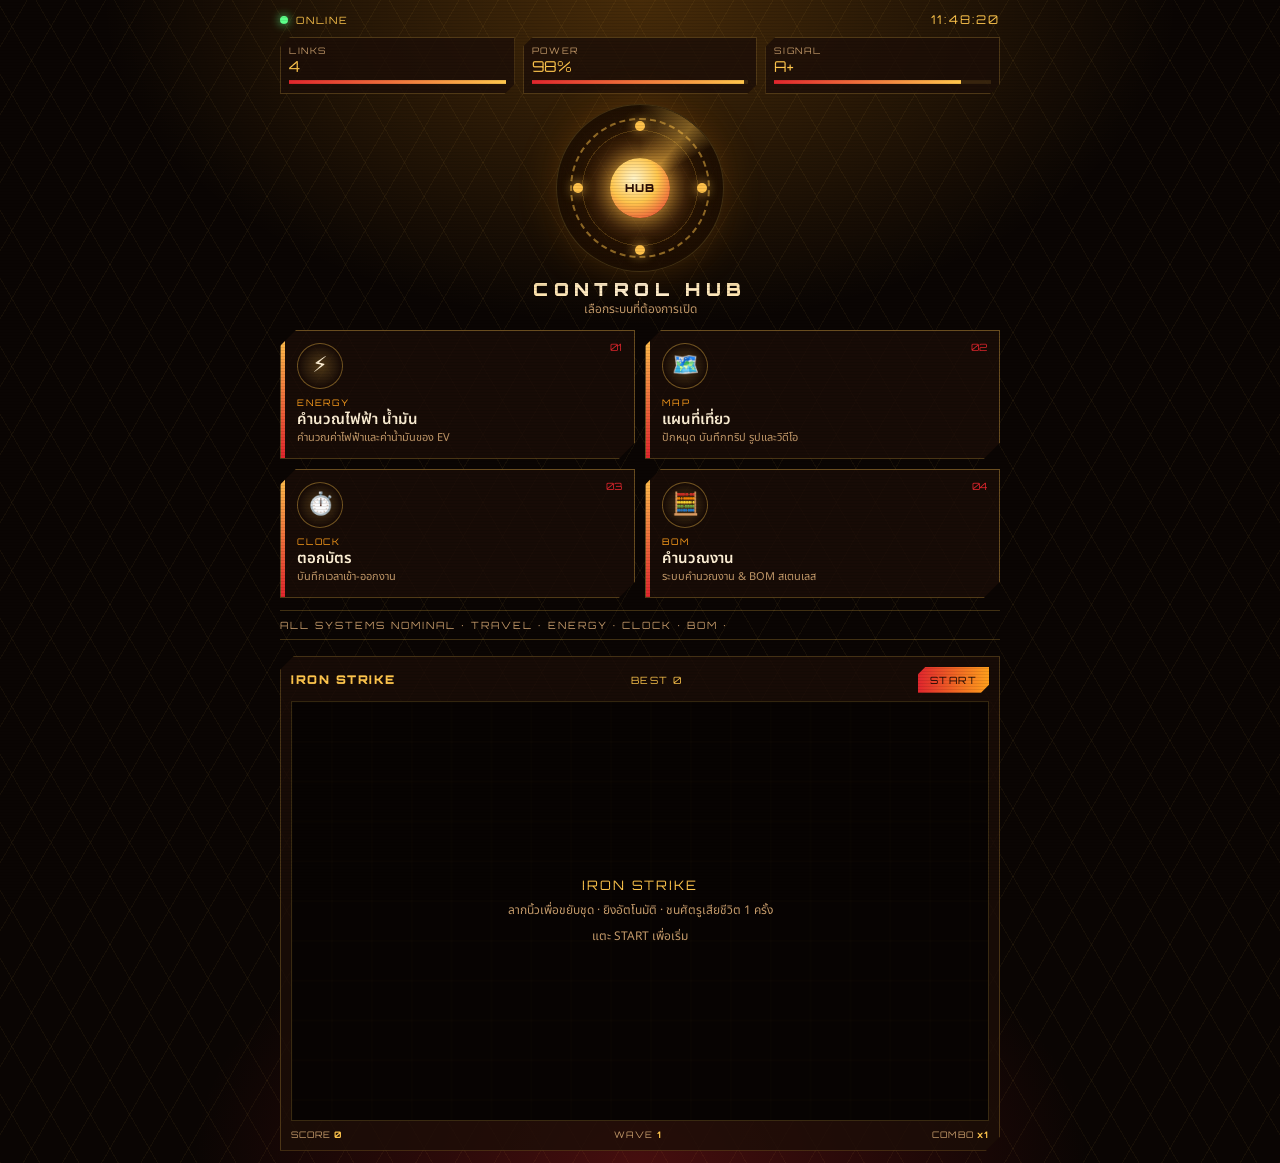
==== commit f010bce5: "Make hub tile icons perfectly round and equal size Co-Authored-By: Claude Haiku 5.5 <noreply@anthrop" ====
--- a/hub.html
+++ b/hub.html
@@ -118,8 +118,8 @@
     .tile:hover, .tile:focus-visible { border-color: var(--gold); box-shadow: 0 0 26px rgba(255, 159, 28, 0.35); outline: none; }
     .num { position: absolute; top: 10px; right: 12px; font-family: Orbitron, sans-serif; font-size: 10px; color: var(--red); }
     .icon {
-      flex: 0 0 40px; height: 40px; display: flex; align-items: center; justify-content: center; font-size: 21px;
-      background: radial-gradient(circle, rgba(255, 198, 77, 0.25), transparent 70%); border: 1px solid rgba(255, 198, 77, 0.4); border-radius: 50%;
+      flex: none; width: 46px; height: 46px; border-radius: 50%; display: flex; align-items: center; justify-content: center;
+      font-size: 22px; line-height: 1; background: radial-gradient(circle, rgba(255, 198, 77, 0.25), transparent 70%); border: 1px solid rgba(255, 198, 77, 0.4);
     }
     .info { min-width: 0; flex: 1; }
     .tag { font-family: Orbitron, sans-serif; font-size: 9px; letter-spacing: 0.2em; color: var(--gold-2); }
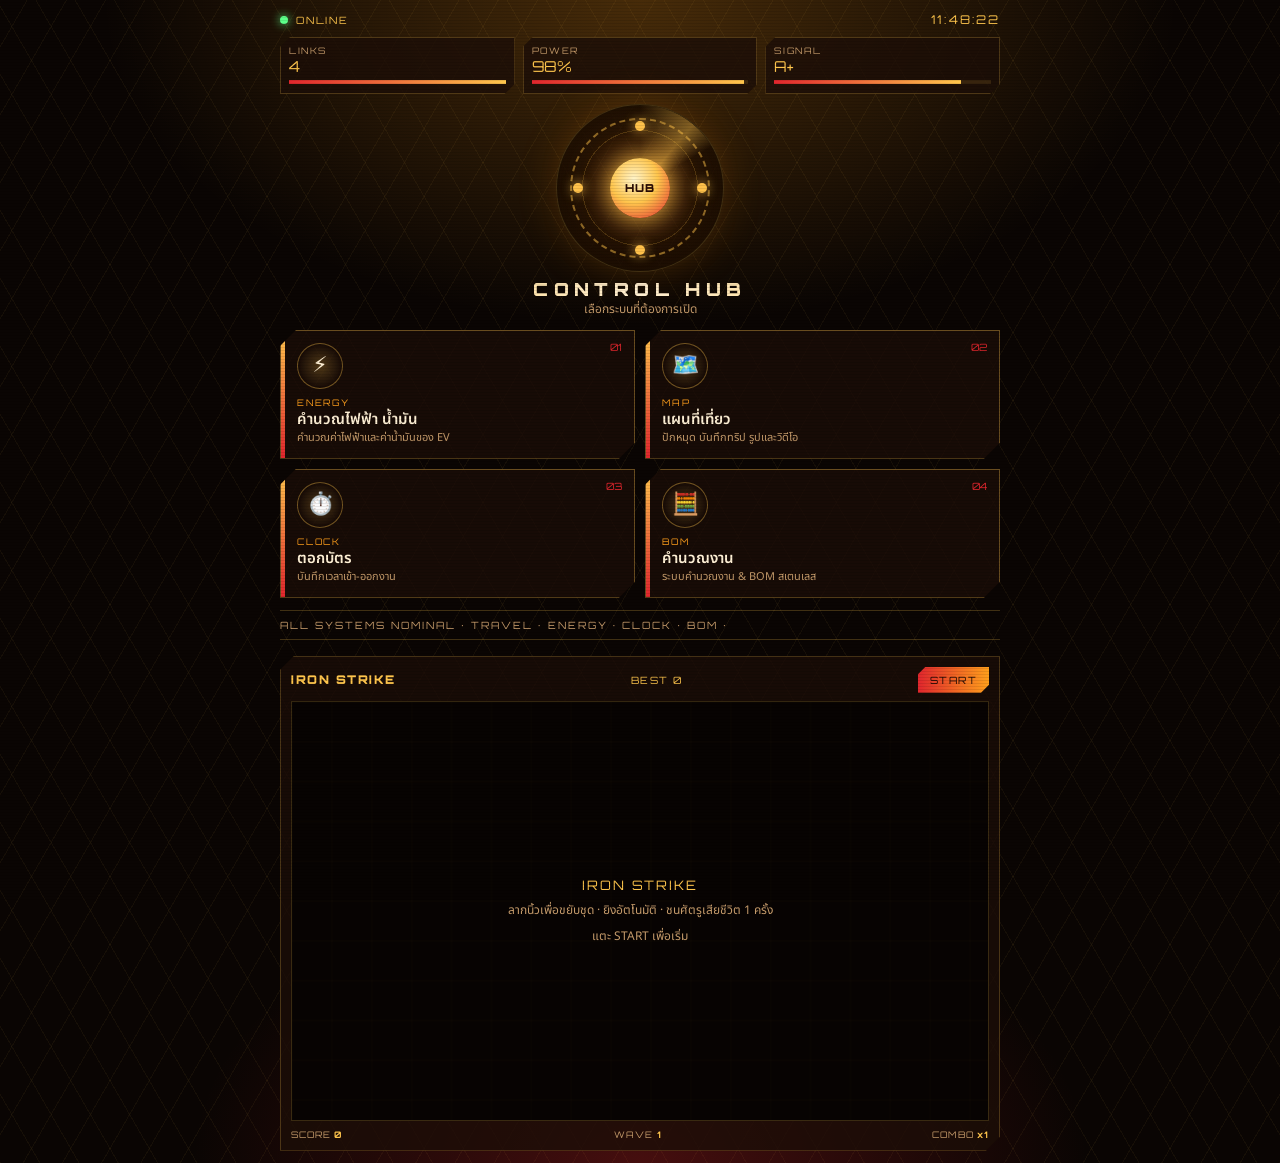
==== commit 40357d7d: "Let the hub open in Safari when added to the home screen Remove the standalone web-app flag so the h" ====
--- a/hub.html
+++ b/hub.html
@@ -3,7 +3,6 @@
 <head>
   <meta charset="utf-8">
   <meta name="viewport" content="width=device-width, initial-scale=1, viewport-fit=cover">
-  <meta name="apple-mobile-web-app-capable" content="yes">
   <meta name="theme-color" content="#0a0503">
   <title>HUB</title>
   <link rel="preconnect" href="https://fonts.googleapis.com">
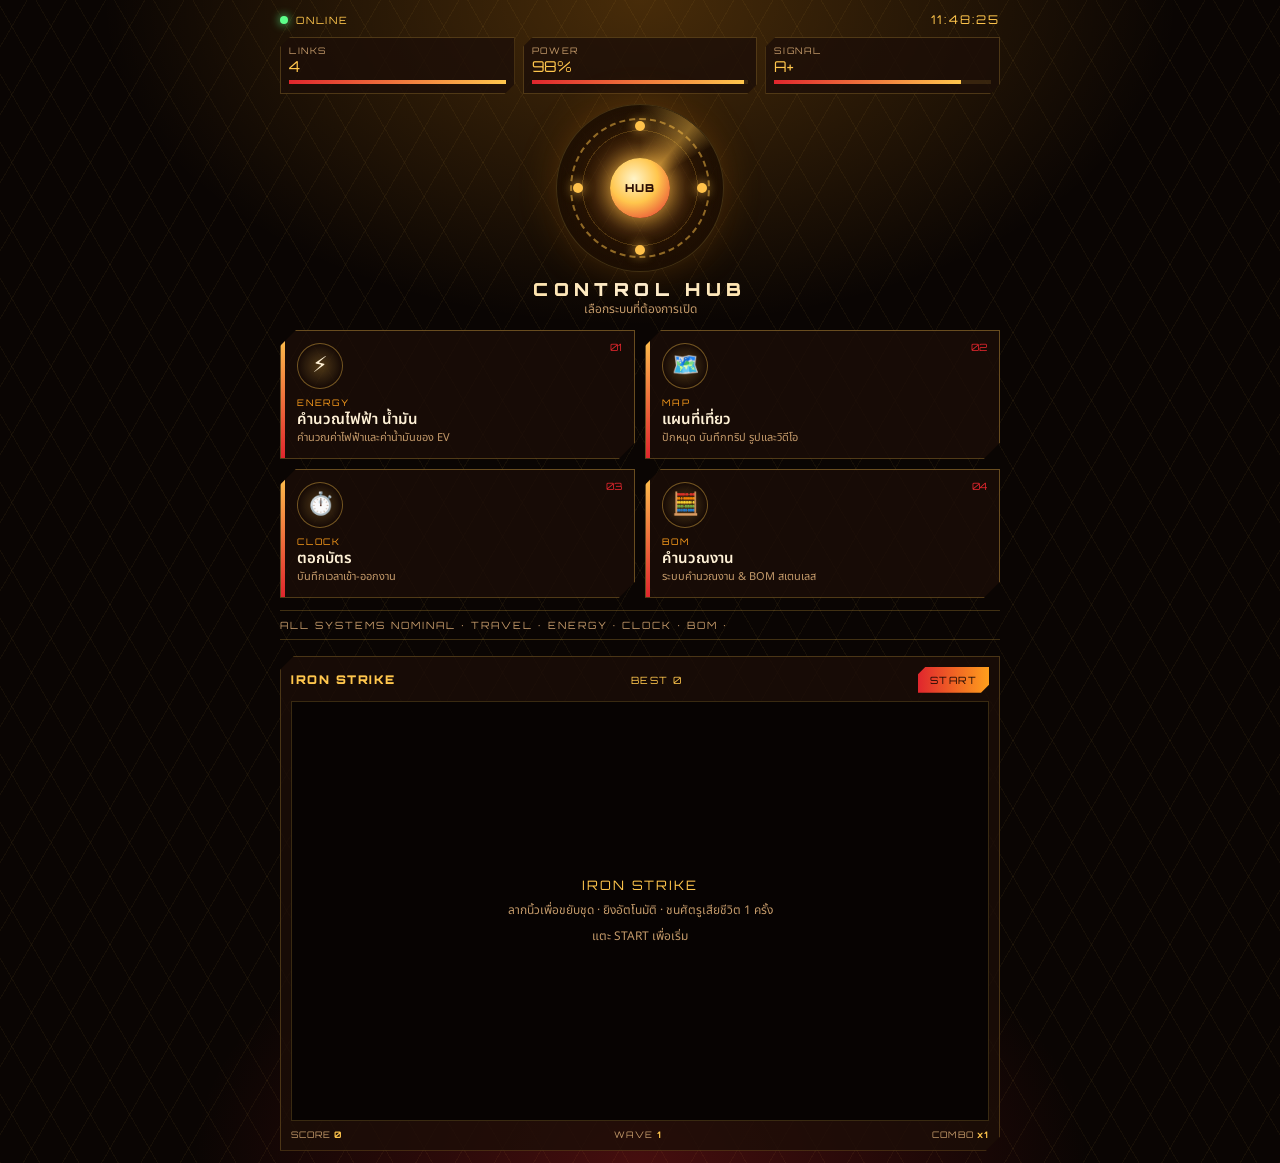
==== commit a49f8184: "Make hub lighter and cover always openable - Remove full-screen scanline overlay and the pulsing glo" ====
--- a/hub.html
+++ b/hub.html
@@ -34,11 +34,6 @@
       min-height: 100vh;
     }
     /* scanlines ทั่วหน้า */
-    body::after {
-      content: ""; position: fixed; inset: 0; pointer-events: none; z-index: 5;
-      background: repeating-linear-gradient(0deg, rgba(0,0,0,0.18) 0 1px, transparent 1px 3px);
-      opacity: 0.5;
-    }
     .frame { position: relative; z-index: 1; max-width: 720px; margin: 0 auto; }
     .mono { font-family: Orbitron, sans-serif; letter-spacing: 0.18em; }
 
@@ -90,7 +85,6 @@
       box-shadow: 0 0 26px var(--gold), 0 0 70px rgba(255, 90, 30, 0.45);
       display: flex; align-items: center; justify-content: center;
       font-family: Orbitron, sans-serif; font-weight: 900; font-size: 11px; color: #2a0d05; letter-spacing: 0.1em;
-      animation: pulse 2.4s ease-in-out infinite;
     }
     .ring { position: absolute; inset: 14px; border-radius: 50%; border: 2px dashed rgba(255, 198, 77, 0.5); animation: spin 22s linear infinite; }
     @keyframes spin { to { transform: rotate(360deg); } }
@@ -456,14 +450,27 @@
         }
       }
 
+      // วาดวนเฉพาะตอนเล่นอยู่ ตอนพักวาดครั้งเดียว ไม่กินเครื่อง
+      var looping = false;
       function loop(now) {
         var dt = Math.min(0.05, (now - last) / 1000);
         last = now;
-        if (game && game.running) update(dt);
-        draw();
+        if (game && game.running) {
+          update(dt);
+          draw();
+          requestAnimationFrame(loop);
+        } else {
+          draw();
+          looping = false;
+        }
+      }
+      function startLoop() {
+        if (looping) return;
+        looping = true;
+        last = performance.now();
         requestAnimationFrame(loop);
       }
-      requestAnimationFrame(loop);
+      draw();
 
       function setTargetFrom(e) {
         var r = stage.getBoundingClientRect();
@@ -485,6 +492,7 @@
         game = newGame();
         over.style.display = 'none';
         startBtn.textContent = 'START';
+        startLoop();
         scoreEl.textContent = '0';
         waveEl.textContent = '1';
         comboEl.textContent = 'x1';
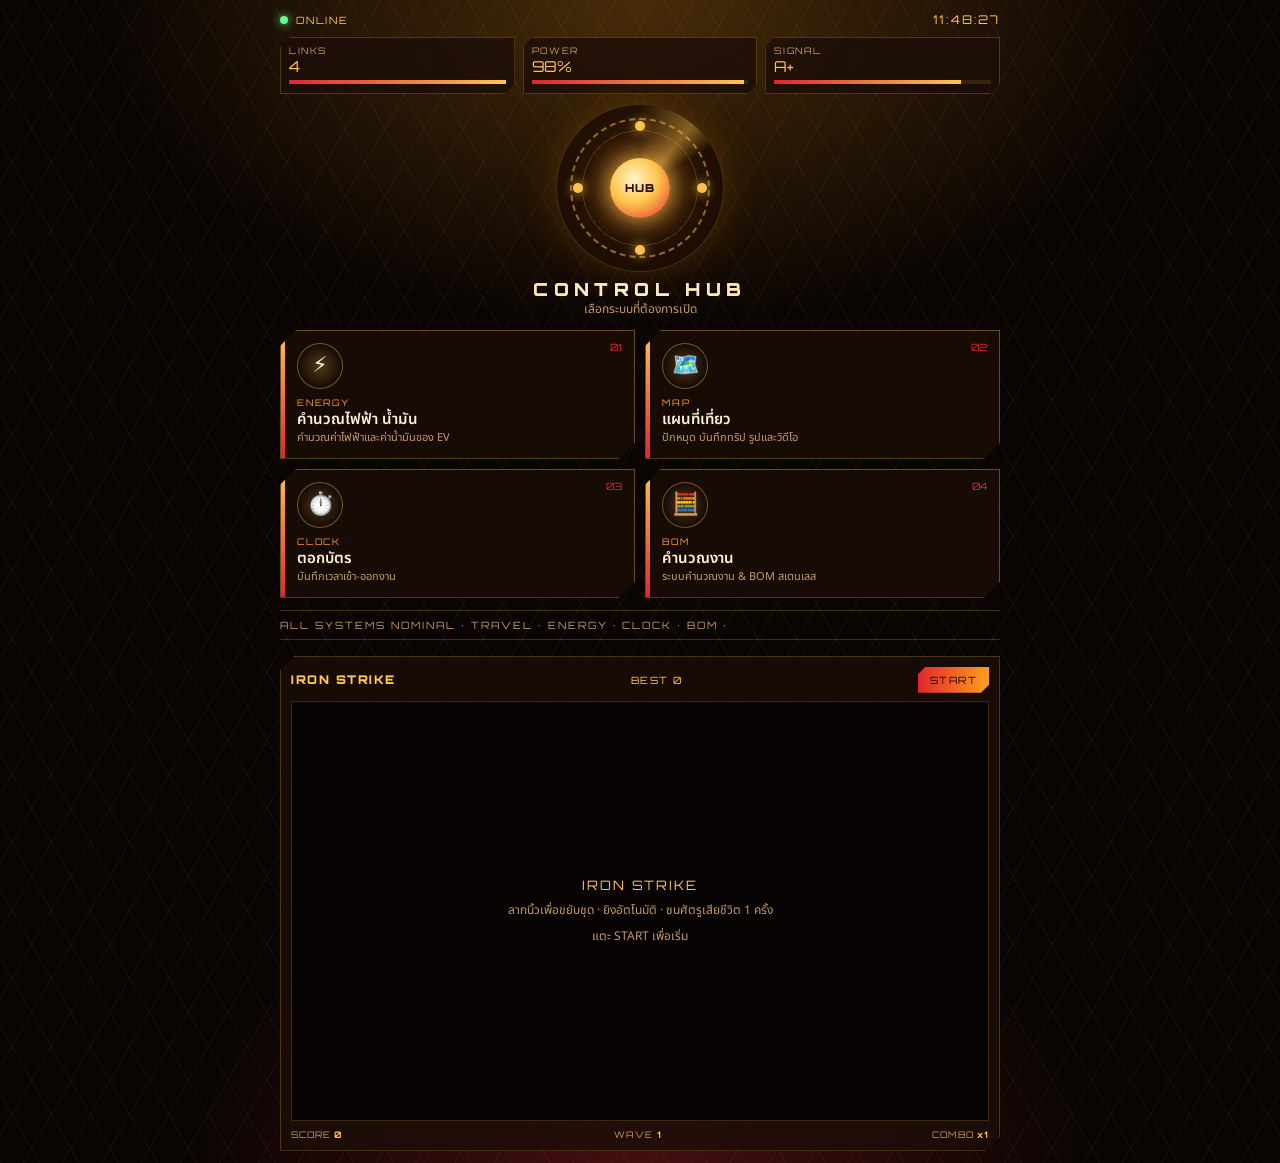
==== commit 043e40be: "Add home-screen app icon Gold map pin on a dark maroon gradient, referenced as apple-touch-icon from" ====
--- a/hub.html
+++ b/hub.html
@@ -4,6 +4,7 @@
   <meta charset="utf-8">
   <meta name="viewport" content="width=device-width, initial-scale=1, viewport-fit=cover">
   <meta name="theme-color" content="#0a0503">
+  <link rel="apple-touch-icon" sizes="180x180" href="assets/apple-touch-icon.png">
   <title>HUB</title>
   <link rel="preconnect" href="https://fonts.googleapis.com">
   <link rel="preconnect" href="https://fonts.gstatic.com" crossorigin>
